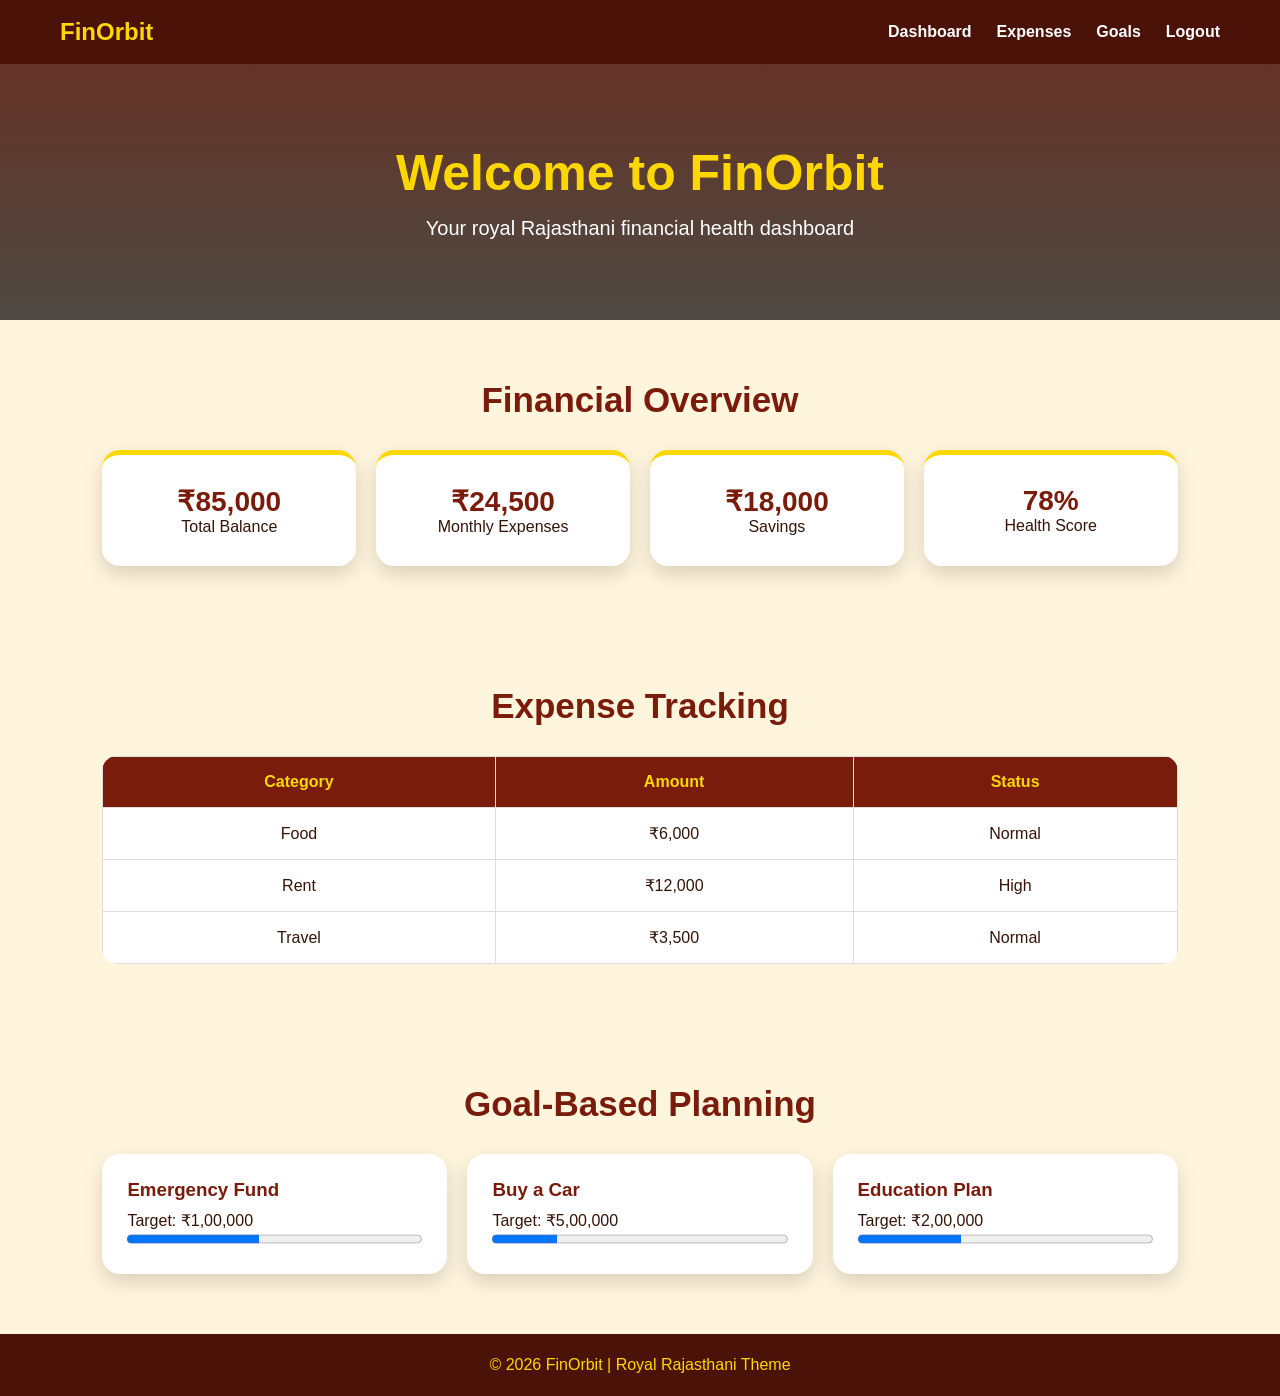
==== dashboard.html @ f04e0ef4 "Add files via upload" ====
<!DOCTYPE html>
<html>
<head>
  <title>FinOrbit Dashboard</title>
  <link rel="stylesheet" href="style.css">
</head>
<body>
 
<nav>
  <h2>FinOrbit</h2>
  <ul>
    <li><a href="#dashboard">Dashboard</a></li>
    <li><a href="#expenses">Expenses</a></li>
    <li><a href="#goals">Goals</a></li>
    <li><a href="index.html">Logout</a></li>
  </ul>
</nav>
 
<section class="hero">
  <h1>Welcome to FinOrbit</h1>
  <p>Your royal Rajasthani financial health dashboard</p>
</section>
 
<section id="dashboard">
  <h2>Financial Overview</h2>
 
  <div class="cards">
    <div class="card">
      <h3>₹85,000</h3>
      <p>Total Balance</p>
    </div>
 
    <div class="card">
      <h3>₹24,500</h3>
      <p>Monthly Expenses</p>
    </div>
 
    <div class="card">
      <h3>₹18,000</h3>
      <p>Savings</p>
    </div>
 
    <div class="card">
      <h3>78%</h3>
      <p>Health Score</p>
    </div>
  </div>
</section>
 
<section id="expenses">
  <h2>Expense Tracking</h2>
 
  <table>
    <tr>
      <th>Category</th>
      <th>Amount</th>
      <th>Status</th>
    </tr>
 
    <tr>
      <td>Food</td>
      <td>₹6,000</td>
      <td>Normal</td>
    </tr>
 
    <tr>
      <td>Rent</td>
      <td>₹12,000</td>
      <td>High</td>
    </tr>
 
    <tr>
      <td>Travel</td>
      <td>₹3,500</td>
      <td>Normal</td>
    </tr>
  </table>
</section>
 
<section id="goals">
  <h2>Goal-Based Planning</h2>
 
  <div class="goals">
    <div class="goal">
      <h3>Emergency Fund</h3>
      <p>Target: ₹1,00,000</p>
      <progress value="45" max="100"></progress>
    </div>
 
    <div class="goal">
      <h3>Buy a Car</h3>
      <p>Target: ₹5,00,000</p>
      <progress value="22" max="100"></progress>
    </div>
 
    <div class="goal">
      <h3>Education Plan</h3>
      <p>Target: ₹2,00,000</p>
      <progress value="35" max="100"></progress>
    </div>
  </div>
</section>
 
<footer>
  © 2026 FinOrbit | Royal Rajasthani Theme
</footer>
 
</body>
</html>
---- style.css ----
*{
  margin:0;
  padding:0;
  box-sizing:border-box;
  font-family:Arial, sans-serif;
}
 
body{
  background:#fff4dc;
  color:#341407;
}
 
.login-page{
  height:100vh;
  display:flex;
  justify-content:center;
  align-items:center;
  background:linear-gradient(rgba(70,15,5,.8),rgba(0,0,0,.8)),
  url("https://images.unsplash.com/photo-1599661046289-e31897846e41");
  background-size:cover;
  background-position:center;
}
 
.login-container{
  width:360px;
  padding:35px;
  background:white;
  border-radius:20px;
  text-align:center;
  border:3px solid gold;
}
 
.login-container h1{
  color:#7a1c0b;
  font-size:38px;
}
 
.login-container p{
  margin:10px 0 20px;
}
 
input{
  width:100%;
  padding:13px;
  margin:10px 0;
  border-radius:8px;
  border:1px solid #c49b23;
}
 
button{
  width:100%;
  padding:13px;
  margin-top:10px;
  background:linear-gradient(135deg,#7a1c0b,gold);
  color:white;
  border:none;
  border-radius:10px;
  font-size:17px;
  font-weight:bold;
  cursor:pointer;
}
 
nav{
  display:flex;
  justify-content:space-between;
  align-items:center;
  padding:18px 60px;
  background:#4b1208;
  color:gold;
  position:sticky;
  top:0;
}
 
nav ul{
  display:flex;
  list-style:none;
  gap:25px;
}
 
nav a{
  color:white;
  text-decoration:none;
  font-weight:bold;
}
 
nav a:hover{
  color:gold;
}
 
.hero{
  padding:80px;
  text-align:center;
  color:white;
  background:linear-gradient(rgba(75,18,8,.85),rgba(0,0,0,.7)),
  url("https://images.unsplash.com/photo-1518546305927-5a555bb7020d");
  background-size:cover;
  background-position:center;
}
 
.hero h1{
  font-size:50px;
  color:gold;
}
 
.hero p{
  font-size:20px;
  margin-top:15px;
}
 
section{
  padding:60px 8%;
}
 
section h2{
  text-align:center;
  color:#7a1c0b;
  font-size:35px;
  margin-bottom:30px;
}
 
.cards{
  display:grid;
  grid-template-columns:repeat(4,1fr);
  gap:20px;
}
 
.card{
  background:white;
  padding:30px;
  text-align:center;
  border-radius:18px;
  border-top:5px solid gold;
  box-shadow:0 8px 20px rgba(0,0,0,.15);
}
 
.card h3{
  color:#7a1c0b;
  font-size:28px;
}
 
table{
  width:100%;
  border-collapse:collapse;
  background:white;
  border-radius:15px;
  overflow:hidden;
}
 
th{
  background:#7a1c0b;
  color:gold;
}
 
th,td{
  padding:16px;
  border:1px solid #ddd;
  text-align:center;
}
 
.goals{
  display:grid;
  grid-template-columns:repeat(3,1fr);
  gap:20px;
}
 
.goal{
  background:white;
  padding:25px;
  border-radius:18px;
  box-shadow:0 8px 20px rgba(0,0,0,.15);
}
 
.goal h3{
  color:#7a1c0b;
  margin-bottom:10px;
}
 
progress{
  width:100%;
  height:18px;
}
 
footer{
  text-align:center;
  padding:22px;
  background:#4b1208;
  color:gold;
}
 
@media(max-width:900px){
  nav{
    flex-direction:column;
    gap:15px;
  }
 
  nav ul{
    flex-wrap:wrap;
    justify-content:center;
  }
 
  .cards,
  .goals{
    grid-template-columns:1fr;
  }
 
  .hero h1{
    font-size:36px;
  }
}
.setup-page{
  min-height:100vh;
  display:flex;
  justify-content:center;
  align-items:center;
  background:linear-gradient(rgba(75,18,8,.85),rgba(0,0,0,.85)),
  url("https://images.unsplash.com/photo-1599661046289-e31897846e41");
  background-size:cover;
  background-position:center;
}
 
.setup-container{
  width:480px;
  background:white;
  color:#341407;
  padding:35px;
  border-radius:22px;
  border:3px solid gold;
  box-shadow:0 10px 30px rgba(0,0,0,.4);
}
 
.setup-container h1{
  text-align:center;
  color:#7a1c0b;
  margin-bottom:10px;
}
 
.setup-container p{
  text-align:center;
  margin-bottom:25px;
}
 
.setup-container label{
  display:block;
  font-weight:bold;
  margin-top:12px;
  margin-bottom:6px;
}
 
.setup-container input,
.setup-container select{
  width:100%;
  padding:13px;
  border-radius:8px;
  border:1px solid #c49b23;
}
 
.checkbox-group{
  display:grid;
  grid-template-columns:1fr 1fr;
  gap:10px;
  margin:12px 0 20px;
}
 
.checkbox-group label{
  font-weight:normal;
}
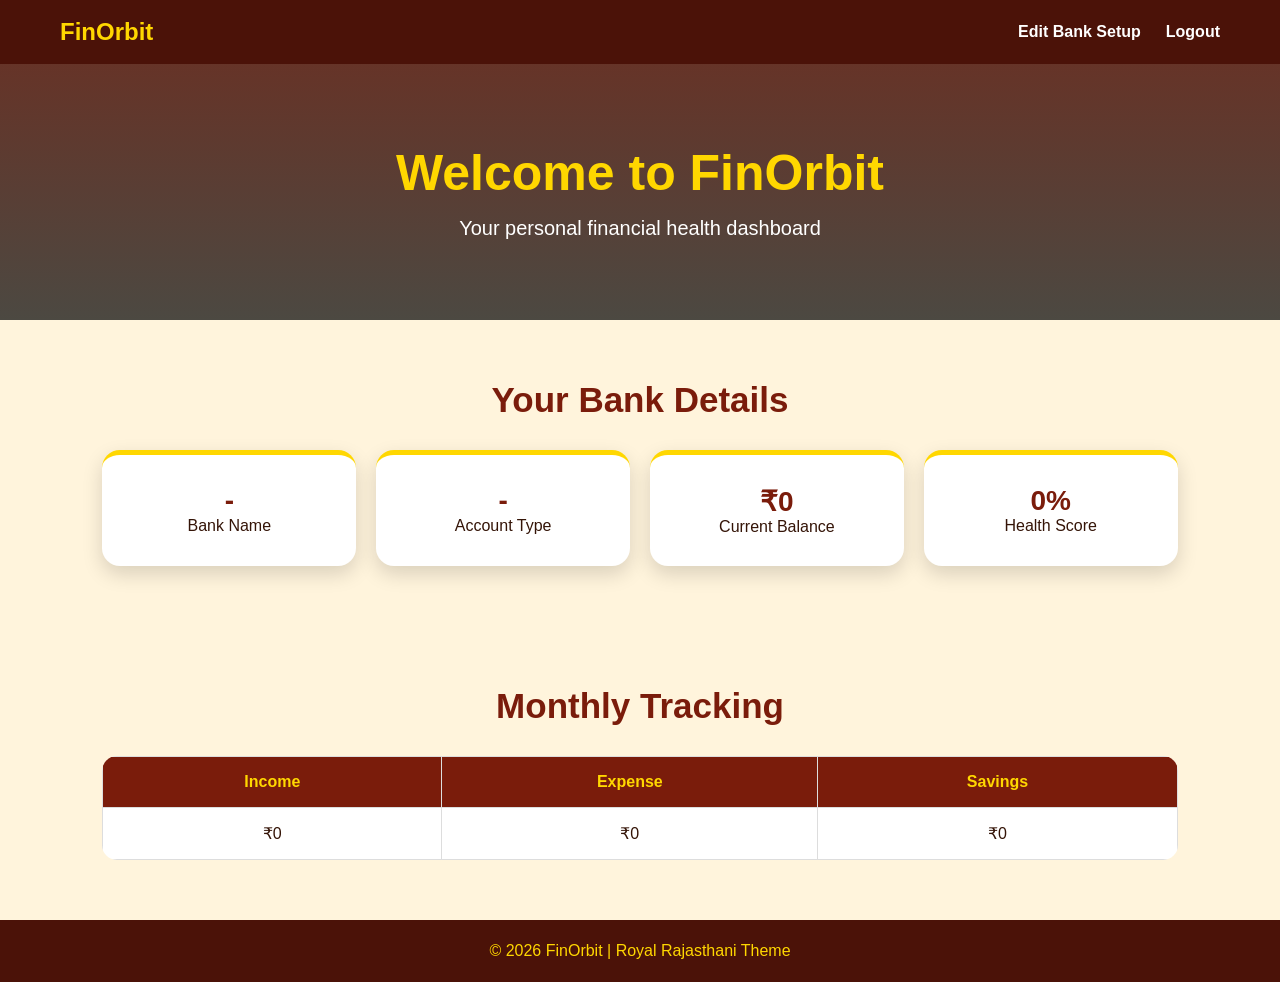
==== commit bfe4c015: "Update dashboard.html" ====
--- a/dashboard.html
+++ b/dashboard.html
@@ -9,101 +9,63 @@
 <nav>
   <h2>FinOrbit</h2>
   <ul>
-    <li><a href="#dashboard">Dashboard</a></li>
-    <li><a href="#expenses">Expenses</a></li>
-    <li><a href="#goals">Goals</a></li>
-    <li><a href="index.html">Logout</a></li>
+    <li><a href="setup.html">Edit Bank Setup</a></li>
+    <li><a href="#" id="logoutBtn">Logout</a></li>
   </ul>
 </nav>
  
 <section class="hero">
   <h1>Welcome to FinOrbit</h1>
-  <p>Your royal Rajasthani financial health dashboard</p>
+  <p>Your personal financial health dashboard</p>
 </section>
  
-<section id="dashboard">
-  <h2>Financial Overview</h2>
+<section>
+  <h2>Your Bank Details</h2>
  
   <div class="cards">
     <div class="card">
-      <h3>₹85,000</h3>
-      <p>Total Balance</p>
+      <h3 id="bankName">-</h3>
+      <p>Bank Name</p>
     </div>
  
     <div class="card">
-      <h3>₹24,500</h3>
-      <p>Monthly Expenses</p>
+      <h3 id="accountTypeText">-</h3>
+      <p>Account Type</p>
     </div>
  
     <div class="card">
-      <h3>₹18,000</h3>
-      <p>Savings</p>
+      <h3 id="balanceText">₹0</h3>
+      <p>Current Balance</p>
     </div>
  
     <div class="card">
-      <h3>78%</h3>
+      <h3 id="healthScore">0%</h3>
       <p>Health Score</p>
     </div>
   </div>
 </section>
  
-<section id="expenses">
-  <h2>Expense Tracking</h2>
+<section>
+  <h2>Monthly Tracking</h2>
  
   <table>
     <tr>
-      <th>Category</th>
-      <th>Amount</th>
-      <th>Status</th>
+      <th>Income</th>
+      <th>Expense</th>
+      <th>Savings</th>
     </tr>
- 
     <tr>
-      <td>Food</td>
-      <td>₹6,000</td>
-      <td>Normal</td>
-    </tr>
- 
-    <tr>
-      <td>Rent</td>
-      <td>₹12,000</td>
-      <td>High</td>
-    </tr>
- 
-    <tr>
-      <td>Travel</td>
-      <td>₹3,500</td>
-      <td>Normal</td>
+      <td id="incomeText">₹0</td>
+      <td id="expenseText">₹0</td>
+      <td id="savingText">₹0</td>
     </tr>
   </table>
-</section>
- 
-<section id="goals">
-  <h2>Goal-Based Planning</h2>
- 
-  <div class="goals">
-    <div class="goal">
-      <h3>Emergency Fund</h3>
-      <p>Target: ₹1,00,000</p>
-      <progress value="45" max="100"></progress>
-    </div>
- 
-    <div class="goal">
-      <h3>Buy a Car</h3>
-      <p>Target: ₹5,00,000</p>
-      <progress value="22" max="100"></progress>
-    </div>
- 
-    <div class="goal">
-      <h3>Education Plan</h3>
-      <p>Target: ₹2,00,000</p>
-      <progress value="35" max="100"></progress>
-    </div>
-  </div>
 </section>
  
 <footer>
   © 2026 FinOrbit | Royal Rajasthani Theme
 </footer>
  
+<script type="module" src="script.js"></script>
 </body>
-</html>+</html>
